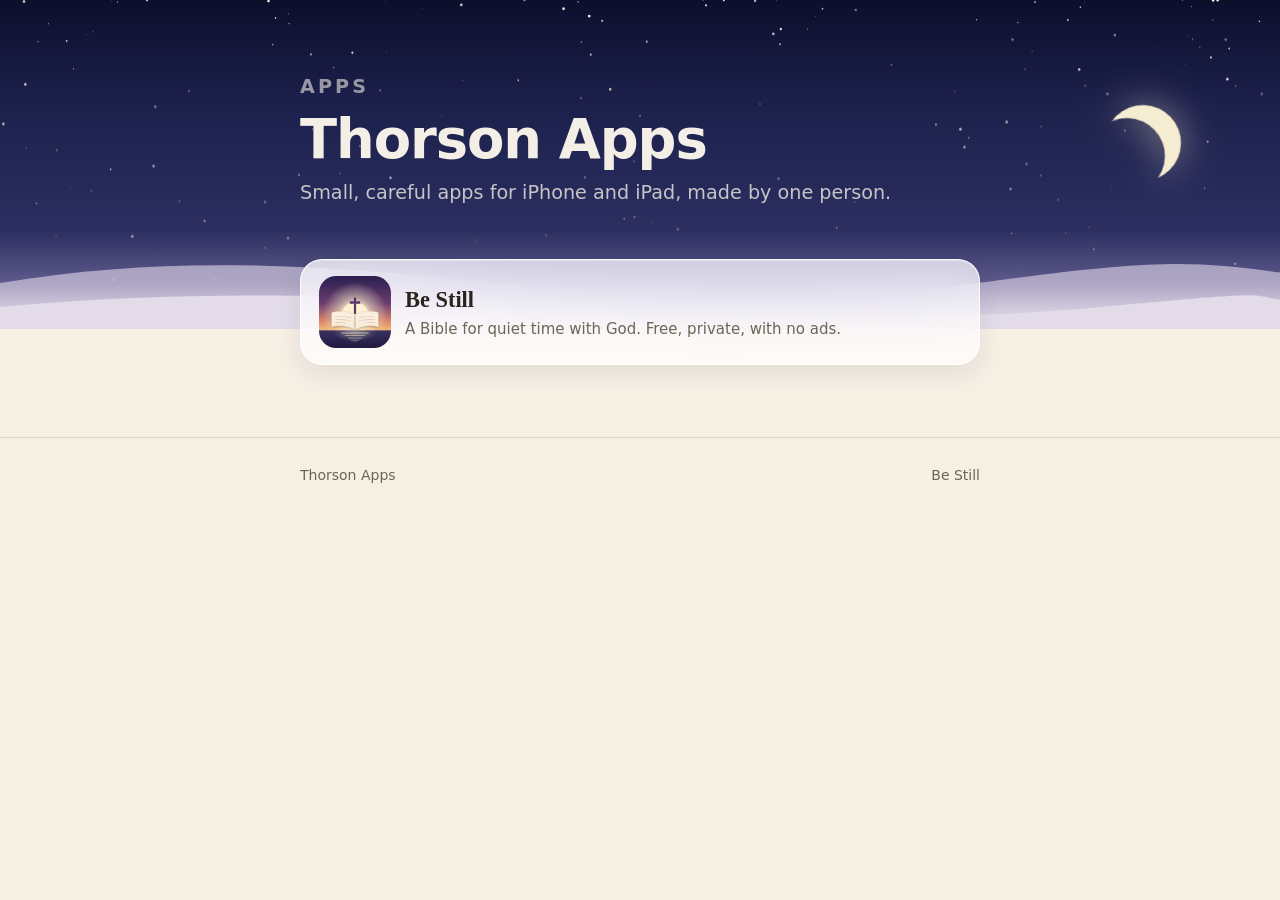
==== index.html @ 0b5c5592 "Unfolding Duo keeps its own image geometry inside the carousel Co-Authored-By: Claude Opus 5.5 <nore" ====
<!doctype html>
<html lang="en">
<head>
<meta charset="utf-8">
<meta name="viewport" content="width=device-width, initial-scale=1, viewport-fit=cover">
<meta name="claude:viewport-fit-sides" content="cover">
<title>Thorson Apps</title>
<meta name="description" content="Small, careful apps for iPhone and iPad, made by one person.">
<meta name="theme-color" content="#0c0f26">
<link rel="icon" href="bestill/img/icon-256.png">
<link rel="stylesheet" href="style.css?v=28">
</head>
<body>
<header class="sky">
  <canvas class="stars" aria-hidden="true"></canvas>
  <div class="moon" aria-hidden="true"></div>
  <div class="wrap narrow">
    <div class="page-hero" style="padding-top:72px">
      <p class="eyebrow">Apps</p>
      <h1>Thorson Apps</h1>
      <p>Small, careful apps for iPhone and iPad, made by one person.</p>
    </div>
  </div>
  <svg class="dunes" viewBox="0 0 1440 160" preserveAspectRatio="none" aria-hidden="true">
    <path class="far" d="M0 96 C 180 60 340 70 520 92 S 900 128 1100 96 S 1340 66 1440 82 V160 H0 Z"/>
    <path class="near" d="M0 128 C 220 104 420 112 640 126 S 1040 150 1240 128 S 1400 112 1440 118 V160 H0 Z"/>
  </svg>
</header>
<main class="wrap narrow">
  <a class="feature glass" href="bestill/" style="margin-top:-70px;position:relative;text-decoration:none;color:inherit;align-items:center">
    <img src="bestill/img/icon-256.png" alt="" width="72" height="72" style="border-radius:17px">
    <span>
      <h3 style="font-family:var(--serif);font-size:1.4rem;margin:0">Be Still</h3>
      <p>A Bible for quiet time with God. Free, private, with no ads.</p>
    </span>
  </a>
</main>
<footer class="site" style="margin-top:72px">
  <div class="wrap narrow">
    <span>Thorson Apps</span>
    <span><a href="bestill/">Be Still</a></span>
  </div>
</footer>
<script src="site.js?v=28"></script>
</body>
</html>
---- style.css ----
/* Be Still: the app's own world on the web. A night sky with stars, a moon and
   warm dunes at the horizon; Liquid Glass cards on parchment by day and on dusk
   blue at night; New York serif for Scripture and headings, as in the app. */
:root {
  /* Sky (always night, like the Library after dark) */
  --sky-top: #0c0f26;
  --sky-mid: #1c1f45;
  --sky-low: #3b3463;
  --glow: #f0c48a;
  --dune-far: #6c5579;
  --dune-near: #2d2445;
  /* Page */
  --bg: #f6efe4;
  --bg-2: #efe5d5;
  --ink: #2a241c;
  --muted: #6e6455;
  --gold: #b9773a;
  --gold-soft: #e7b77a;
  --glass: rgba(255, 252, 246, 0.62);
  --glass-edge: rgba(255, 255, 255, 0.75);
  --glass-shadow: 0 10px 30px rgba(58, 40, 18, 0.10);
  --line: rgba(110, 90, 60, 0.16);
  --display: -apple-system, BlinkMacSystemFont, "SF Pro Display", system-ui, "Segoe UI", Roboto, sans-serif;
  --serif: "New York", ui-serif, "Iowan Old Style", "Palatino Linotype", Georgia, serif;
  --sans: -apple-system, BlinkMacSystemFont, "SF Pro Text", system-ui, "Segoe UI", Roboto, sans-serif;
  --radius: 26px;
  color-scheme: light;
}
@media (prefers-color-scheme: dark) {
  :root {
    --bg: #12142c;
    --bg-2: #181a38;
    --ink: #f1ebe1;
    --muted: #aaa4bd;
    --gold: #e7b77a;
    --gold-soft: #f0c48a;
    --glass: rgba(40, 42, 78, 0.55);
    --glass-edge: rgba(255, 255, 255, 0.12);
    --glass-shadow: 0 10px 30px rgba(0, 0, 0, 0.35);
    --line: rgba(255, 255, 255, 0.10);
    color-scheme: dark;
  }
}

* { box-sizing: border-box; }
html { -webkit-text-size-adjust: 100%; scroll-behavior: smooth; }
@media (prefers-reduced-motion: reduce) { html { scroll-behavior: auto; } }
body { margin: 0; background: var(--bg); color: var(--ink); font: 17px/1.6 var(--sans); }
img { max-width: 100%; display: block; }
a { color: var(--gold); text-underline-offset: 3px; }
a:focus-visible, button:focus-visible, summary:focus-visible { outline: 2px solid var(--gold-soft); outline-offset: 3px; border-radius: 8px; }

.wrap {
  max-width: 1180px; margin: 0 auto;
  padding-left: max(20px, env(safe-area-inset-left, 0px));
  padding-right: max(20px, env(safe-area-inset-right, 0px));
}
.narrow { max-width: 720px; }

/* ---------- The sky ---------- */
.sky {
  margin-bottom: -1px;
  position: relative; overflow: hidden; color: #f4efe6;
  background:
    radial-gradient(120% 60% at 50% 105%, rgba(240, 196, 138, 0.55), transparent 60%),
    linear-gradient(180deg, var(--sky-top) 0%, var(--sky-mid) 45%, var(--sky-low) 80%, #6b4e6a 100%);
  isolation: isolate;
}
.sky canvas.stars { position: absolute; inset: 0; width: 100%; height: 100%; z-index: -1; }
.moon {
  position: absolute; z-index: -1; top: 118px; right: max(9%, 40px);
  width: 76px; height: 76px; border-radius: 50%;
  box-shadow: 18px -10px 0 0 #f6ecd2; transform: rotate(-10deg);
  filter: drop-shadow(0 0 18px rgba(246, 236, 210, 0.55));
}
.dunes { position: absolute; left: 0; right: 0; bottom: -2px; z-index: -1; width: 100%; height: 162px; display: block; }
.dunes .far { fill: var(--dune-far); opacity: 0.55; }
.dunes .near { fill: var(--bg); }

/* Top bar */
.topbar { display: flex; align-items: center; justify-content: space-between; gap: 16px; padding-block: 18px; }
.brand { display: flex; align-items: center; gap: 10px; color: inherit; text-decoration: none; font-weight: 600; letter-spacing: 0.01em; }
.brand img { width: 30px; height: 30px; border-radius: 8px; }
.nav { display: flex; gap: 6px; padding: 5px; border-radius: 999px;
  background: rgba(255, 255, 255, 0.10); border: 1px solid rgba(255, 255, 255, 0.16);
  -webkit-backdrop-filter: blur(18px) saturate(160%); backdrop-filter: blur(18px) saturate(160%); }
.nav a { color: rgba(244, 239, 230, 0.82); text-decoration: none; font-size: 15px; padding: 6px 14px; border-radius: 999px; }
.nav a:hover { color: #fff; }
.nav a[aria-current="page"] { background: rgba(255, 255, 255, 0.16); color: var(--gold-soft); }

/* Hero */
.hero { display: grid; grid-template-columns: 1.1fr 0.9fr; align-items: center; gap: 40px; padding-block: 40px 150px; }
.hero > * { min-width: 0; }
.hero .icon { width: 92px; height: 92px; border-radius: 22px; box-shadow: 0 12px 30px rgba(0, 0, 0, 0.35); margin-bottom: 22px; }
.eyebrow { font-size: 12px; font-weight: 700; letter-spacing: 0.16em; text-transform: uppercase; opacity: 0.75; margin: 0 0 10px; }
.hero h1 { font-family: var(--display); font-weight: 700; letter-spacing: -0.02em; font-size: clamp(2.8rem, 6vw, 4.6rem); line-height: 1.02; letter-spacing: -0.01em; margin: 0; text-wrap: balance; }
.hero .lede { font-family: var(--sans); font-size: clamp(1.2rem, 2vw, 1.45rem); line-height: 1.45; color: rgba(244, 239, 230, 0.82); margin: 16px 0 26px; max-width: 30ch; }
.verse { font-family: var(--serif); font-style: italic; font-size: 1.25rem; line-height: 1.5; margin: 0 0 30px; padding-left: 16px; border-left: 2px solid var(--gold-soft); color: #f7f0e3; }
.verse cite { display: block; margin-top: 6px; font-style: normal; font-family: var(--sans); font-size: 12px; font-weight: 600; letter-spacing: 0.14em; text-transform: uppercase; color: rgba(244, 239, 230, 0.6); }
.cta { display: flex; flex-wrap: wrap; align-items: center; gap: 14px; }
.pill {
  display: inline-flex; align-items: center; gap: 10px; white-space: nowrap;
  padding: 12px 20px; border-radius: 999px; font-weight: 600; font-size: 15px; text-decoration: none;
  color: #fff; background: rgba(255, 255, 255, 0.14); border: 1px solid rgba(255, 255, 255, 0.28);
  -webkit-backdrop-filter: blur(18px) saturate(170%); backdrop-filter: blur(18px) saturate(170%);
  box-shadow: inset 0 1px 0 rgba(255, 255, 255, 0.35), 0 8px 24px rgba(0, 0, 0, 0.25);
}
.pill svg { width: 18px; height: 18px; fill: currentColor; }
.quiet-facts { font-size: 14px; color: rgba(244, 239, 230, 0.7); }

/* Phones */
.phone {
  position: relative; border-radius: 46px; padding: 10px;
  background: linear-gradient(160deg, #3a3550, #15142a);
  box-shadow: 0 30px 60px rgba(0, 0, 0, 0.45), inset 0 0 0 1px rgba(255, 255, 255, 0.10);
}
.phone img { border-radius: 37px; width: 100%; height: auto; aspect-ratio: 1206 / 2622; object-fit: cover; }
.hero .phone { max-width: 320px; margin-inline: auto; transform: rotate(3deg); }

/* ---------- Page sections ---------- */
section.band { padding-block: 72px; }
section.band.alt { background: var(--bg-2); }
.section-head { display: grid; gap: 10px; margin-bottom: 36px; max-width: 640px; }
.section-head h2 { font-family: var(--display); font-weight: 700; letter-spacing: -0.02em; font-size: clamp(1.9rem, 3.6vw, 2.6rem); line-height: 1.12; margin: 0; text-wrap: balance; }
.section-head p { margin: 0; color: var(--muted); font-size: 1.08rem; }
.kicker { font-size: 12px; font-weight: 700; letter-spacing: 0.16em; text-transform: uppercase; color: var(--muted); }

/* Screens */
.screens { display: grid; grid-template-columns: repeat(4, minmax(0, 1fr)); gap: 26px; }
.screens figure { margin: 0; display: grid; gap: 14px; }
.screens .phone { border-radius: 36px; padding: 8px; }
.screens .phone img { border-radius: 29px; }
.screens figcaption { font-size: 15px; color: var(--muted); }
.screens figcaption b { display: block; color: var(--ink); font-size: 1.05rem; font-weight: 600; }

/* Glass cards */
.glass {
  background: var(--glass); border: 1px solid var(--glass-edge); border-radius: var(--radius);
  -webkit-backdrop-filter: blur(22px) saturate(160%); backdrop-filter: blur(22px) saturate(160%);
  box-shadow: var(--glass-shadow), inset 0 1px 0 rgba(255, 255, 255, 0.35);
}
.features { display: grid; grid-template-columns: repeat(4, minmax(0, 1fr)); gap: 16px; }
@media (max-width: 1000px) { .features { grid-template-columns: repeat(2, minmax(0, 1fr)); } }
@media (max-width: 560px) { .features { grid-template-columns: 1fr; } }
.feature { padding: 20px; display: grid; grid-template-columns: 1fr; gap: 12px; align-content: start; min-width: 0; }
@media (max-width: 560px) { .feature { grid-template-columns: auto 1fr; gap: 14px; } }
.feature h3 { margin: 2px 0 4px; font-size: 1.05rem; }
.feature p { margin: 0; color: var(--muted); font-size: 15px; line-height: 1.5; }
.badge { width: 40px; height: 40px; border-radius: 11px; display: grid; place-items: center; color: #fff; box-shadow: inset 0 1px 0 rgba(255, 255, 255, 0.3); }
.badge svg { width: 21px; height: 21px; fill: none; stroke: currentColor; stroke-width: 1.9; stroke-linecap: round; stroke-linejoin: round; }
.b-gold { background: linear-gradient(160deg, #e6a65a, #c4782f); }
.b-orange { background: linear-gradient(160deg, #ffaa4d, #f07a1c); }
.b-indigo { background: linear-gradient(160deg, #8c8cff, #5b5bf0); }
.b-pink { background: linear-gradient(160deg, #ff7a98, #e5456b); }
.b-purple { background: linear-gradient(160deg, #b98bf2, #8a55d8); }
.b-teal { background: linear-gradient(160deg, #4fd0c6, #1f9f9a); }
.b-blue { background: linear-gradient(160deg, #6fb3ff, #3a7fe0); }
.b-sky { background: linear-gradient(160deg, #3d3a73, #1c1f45); }

/* Promise (the night again) */
.promise { border-radius: 34px; padding: 44px 40px; color: #f4efe6; position: relative; overflow: hidden; isolation: isolate;
  background: radial-gradient(90% 70% at 85% 120%, rgba(240, 196, 138, 0.45), transparent 60%), linear-gradient(170deg, var(--sky-top), var(--sky-mid) 60%, var(--sky-low)); }
.promise canvas.stars { position: absolute; inset: 0; width: 100%; height: 100%; z-index: -1; }
.promise h2 { font-family: var(--display); font-weight: 700; letter-spacing: -0.02em; font-size: clamp(1.8rem, 3.4vw, 2.4rem); line-height: 1.15; margin: 0 0 26px; max-width: 18ch; text-wrap: balance; }
.promise ul { list-style: none; margin: 0; padding: 0; display: grid; grid-template-columns: repeat(auto-fit, minmax(220px, 1fr)); gap: 22px; }
.promise li b { display: block; font-size: 1.05rem; margin-bottom: 4px; color: var(--gold-soft); }
.promise li span { color: rgba(244, 239, 230, 0.78); font-size: 15px; }
.promise a { color: var(--gold-soft); }

/* Closing verse */
.closing { text-align: center; padding-block: 80px 40px; }
.closing blockquote { font-family: var(--serif); font-style: italic; font-size: clamp(1.4rem, 3vw, 2rem); line-height: 1.4; margin: 0 auto; max-width: 26ch; text-wrap: balance; }
.closing cite { display: block; margin-top: 12px; font-style: normal; font-size: 12px; font-weight: 600; letter-spacing: 0.16em; text-transform: uppercase; color: var(--muted); }

footer.site { border-top: 1px solid var(--line); padding-block: 26px 40px; color: var(--muted); font-size: 14px; }
footer.site .wrap { display: flex; flex-wrap: wrap; justify-content: space-between; gap: 12px; }
footer.site a { color: var(--muted); text-decoration: none; margin-left: 18px; }
footer.site a:first-child { margin-left: 0; }
footer.site a:hover { color: var(--gold); }

/* ---------- Document pages (privacy, support) ---------- */
.page-hero { padding-block: 24px 120px; }
.page-hero h1 { font-family: var(--display); font-weight: 700; letter-spacing: -0.02em; font-size: clamp(2.4rem, 5vw, 3.4rem); line-height: 1.05; margin: 8px 0 10px; }
.page-hero p { margin: 0; color: rgba(244, 239, 230, 0.78); font-family: var(--sans); font-size: 1.2rem; }
.doc { margin-top: -70px; position: relative; padding: 34px clamp(22px, 5vw, 48px); display: grid; gap: 30px; }
.doc section { display: grid; gap: 10px; }
.doc h2 { font-family: var(--display); font-weight: 700; letter-spacing: -0.02em; font-size: 1.45rem; margin: 0; }
.doc p, .doc ul { margin: 0; }
.doc ul { padding-left: 1.2em; }
.doc li + li { margin-top: 8px; }
.doc .summary { font-size: 1.15rem; line-height: 1.55; }
.email-card { display: flex; flex-wrap: wrap; align-items: center; justify-content: space-between; gap: 14px; padding: 18px 20px; border-radius: 20px; background: rgba(185, 119, 58, 0.10); border: 1px solid rgba(185, 119, 58, 0.25); }
.email-card .email { font-weight: 600; font-size: 1.1rem; user-select: all; overflow-wrap: anywhere; }
.copy { font: inherit; font-size: 14px; font-weight: 600; color: var(--gold); background: transparent; border: 1px solid currentColor; border-radius: 999px; padding: 6px 14px; cursor: pointer; }
details { border-top: 1px solid var(--line); padding-block: 14px; }
details:last-child { border-bottom: 1px solid var(--line); }
summary { cursor: pointer; font-weight: 600; list-style: none; display: flex; justify-content: space-between; gap: 12px; }
summary::-webkit-details-marker { display: none; }
summary::after { content: "+"; color: var(--gold); font-weight: 400; font-size: 1.3rem; line-height: 1; transition: transform .2s; }
details[open] summary::after { transform: rotate(45deg); }
details p { margin-top: 8px; color: var(--muted); }

/* ---------- Small screens ---------- */
@media (max-width: 860px) {
  .hero { grid-template-columns: 1fr; padding-block: 24px 130px; text-align: left; }
  .hero .phone { max-width: 260px; transform: rotate(2deg); }
  .screens { grid-template-columns: none; grid-auto-flow: column; grid-auto-columns: 62%; overflow-x: auto; scroll-snap-type: x mandatory; padding-bottom: 12px; margin-inline: calc(-1 * max(20px, env(safe-area-inset-left, 0px))); padding-inline: max(20px, env(safe-area-inset-left, 0px)); }
  .screens figure { scroll-snap-align: center; }
  .promise { padding: 34px 24px; }
}
@media (max-width: 520px) {
  .moon { width: 56px; height: 56px; top: 74px; box-shadow: 13px -8px 0 0 #f6ecd2; }
  .nav a { padding: 6px 10px; font-size: 14px; }
  .brand span { display: none; }
}

/* ---------- The iPhone Duo ---------- */
.hero-duo { grid-template-columns: minmax(0, 0.78fr) minmax(0, 1.22fr); gap: 48px; padding-block: 30px 130px; max-width: none; }
.hero-duo .hero-copy { max-width: 440px; }
.hero-duo .lede { max-width: 30ch; }
.duo-stage { position: relative; width: 100%; margin-right: -4%; padding-bottom: 4%; }
.duo {
  position: relative; border-radius: 34px; padding: 12px;
  background: linear-gradient(160deg, #4a4560, #19182c 55%, #2c2943);
  box-shadow: 0 40px 80px rgba(0, 0, 0, 0.5), inset 0 0 0 1px rgba(255, 255, 255, 0.12), inset 0 1px 0 rgba(255, 255, 255, 0.2);
}
.duo img { width: 100%; height: auto; aspect-ratio: 2853 / 2007; object-fit: cover; border-radius: 24px; }
/* The fold: a soft crease down the middle of the inner screen. */
.duo .hinge {
  position: absolute; top: 12px; bottom: 12px; left: 50%; width: 22px; transform: translateX(-50%); pointer-events: none;
  background: linear-gradient(90deg, transparent, rgba(0, 0, 0, 0.10) 40%, rgba(255, 255, 255, 0.18) 50%, rgba(0, 0, 0, 0.10) 60%, transparent);
}
.phone.folded {
  position: absolute; left: -9%; bottom: -10%; width: 23%; border-radius: 30px; padding: 7px;
  transform: rotate(-6deg); background: linear-gradient(160deg, #4a4560, #19182c);
}
.phone.folded img { border-radius: 24px; aspect-ratio: 756 / 1100; }
.duo-band .duo.wide { max-width: 980px; margin-inline: auto; }
.duo-points { list-style: none; padding: 0; margin: 34px auto 0; max-width: 980px; display: grid; grid-template-columns: repeat(3, minmax(0, 1fr)); gap: 24px; }
.duo-points b { display: block; font-size: 1.05rem; font-weight: 600; margin-bottom: 4px; }
.duo-points li { color: var(--muted); font-size: 15px; }
.duo-points li b { color: var(--ink); }
@media (max-width: 960px) {
  .hero-duo { grid-template-columns: 1fr; gap: 40px; }
  .hero-duo .hero-copy { max-width: none; }
  .duo-stage { margin-right: 0; padding-left: 6%; }
  .phone.folded { left: -2%; }
}
@media (max-width: 860px) {
  .duo { border-radius: 22px; padding: 7px; }
  .duo img { border-radius: 16px; }
  .duo .hinge { top: 7px; bottom: 7px; width: 14px; }
  .phone.folded { width: 30%; border-radius: 20px; padding: 5px; bottom: -10%; }
  .phone.folded img { border-radius: 16px; }
  .duo-points { grid-template-columns: 1fr; gap: 16px; }
}

/* ---------- Closer to the app ---------- */
/* The app's ambient sky: night at the top, easing through a lavender mist into
   the page, with pale hills at the horizon, as behind the Library. */
:root { --mist: #e7e1ec; --hill: #cfc6dc; --hill-near: #e3dce8; }
@media (prefers-color-scheme: dark) { :root { --mist: #1c1e40; --hill: #2a2c55; --hill-near: #1d1f42; } }
.sky {
  background:
    radial-gradient(70% 40% at 50% 92%, rgba(255, 255, 255, 0.35), transparent 70%),
    linear-gradient(180deg, #0c0f2c 0%, #1b1f4a 40%, #34366a 64%, #7f7ba8 80%, var(--mist) 92%, var(--bg) 100%);
}
@media (prefers-color-scheme: dark) {
  .sky { background: linear-gradient(180deg, #0a0c24 0%, #151839 40%, #22254f 70%, var(--mist) 88%, var(--bg) 100%); }
}
.dunes .far { fill: var(--hill); opacity: 0.7; }
.dunes .near { fill: var(--hill-near); }
.dunes { height: 120px; }

/* Liquid Glass, as on the app's cards and rows. */
:root { --glass: rgba(255, 255, 255, 0.72); --glass-edge: rgba(255, 255, 255, 0.85); --glass-shadow: 0 8px 26px rgba(40, 36, 80, 0.09); }
@media (prefers-color-scheme: dark) { :root { --glass: rgba(44, 46, 86, 0.55); --glass-edge: rgba(255, 255, 255, 0.10); --glass-shadow: 0 8px 26px rgba(0, 0, 0, 0.35); } }
.glass { border-radius: 22px; }

/* Library-style rows: a colored tile, a title and a quiet line under it. */
.features { grid-template-columns: repeat(2, minmax(0, 1fr)); gap: 14px; }
.feature { grid-template-columns: auto minmax(0, 1fr); gap: 14px; align-items: center; padding: 16px 18px; }
.feature h3 { font-size: 1.06rem; font-weight: 600; margin: 0 0 2px; }
.feature p { font-size: 15px; }
.badge { width: 44px; height: 44px; border-radius: 10px; }
@media (max-width: 1000px) { .features { grid-template-columns: repeat(2, minmax(0, 1fr)); } }
@media (max-width: 640px) { .features { grid-template-columns: 1fr; } .feature { grid-template-columns: auto minmax(0, 1fr); } }

/* The Today card, as it opens the Library. */
.today-card {
  position: relative; overflow: hidden; isolation: isolate; text-align: left;
  margin: 4px 0 28px; padding: 18px 20px 16px; border-radius: 24px; max-width: 440px;
  background: linear-gradient(170deg, #121539, #0d102b);
  border: 1px solid rgba(255, 255, 255, 0.12);
  box-shadow: 0 16px 40px rgba(0, 0, 0, 0.35);
}
.today-card canvas.stars { position: absolute; inset: 0; width: 100%; height: 100%; z-index: -1; }
.today-card .tc-label { font-size: 12px; font-weight: 700; letter-spacing: 0.18em; color: rgba(244, 239, 230, 0.6); }
.today-card .tc-verse { font-family: var(--serif); font-size: 1.32rem; line-height: 1.42; color: #f7f1e6; margin: 10px 0 14px; }
.today-card .tc-foot { display: flex; align-items: center; justify-content: space-between; gap: 12px; }
.today-card .tc-ref { font-weight: 600; font-size: 15px; color: #f4efe6; }
.glass-btn {
  display: inline-flex; align-items: center; padding: 7px 16px; border-radius: 999px; font-size: 15px; color: #f4efe6;
  background: rgba(255, 255, 255, 0.10); border: 1px solid rgba(255, 255, 255, 0.18);
  box-shadow: inset 0 1px 0 rgba(255, 255, 255, 0.18);
}
.hero h1 { font-size: clamp(2.8rem, 5.6vw, 4.2rem); }
.eyebrow { letter-spacing: 0.16em; }

/* The folded Duo leans on the open one's right side, clear of the Today card. */
.phone.folded { left: auto; right: -4%; bottom: -12%; transform: rotate(6deg); }
@media (max-width: 960px) { .phone.folded { left: auto; right: -1%; } .duo-stage { padding-left: 0; padding-right: 6%; } }

/* ---------- See it on each device ---------- */
/* One frame that changes shape: the open Duo, the iPhone, the iPad. */
.phone.folded { display: none; }
.showcase { display: grid; justify-items: center; gap: 22px; width: 100%; }
.device-stage { width: 100%; aspect-ratio: 1.36; display: grid; place-items: center; }
.device {
  --pad: 12px; --r: 34px;
  position: relative; padding: var(--pad); border-radius: var(--r);
  width: 100%; height: 100%;
  background: linear-gradient(160deg, #4a4560, #19182c 55%, #2c2943);
  box-shadow: 0 40px 80px rgba(0, 0, 0, 0.45), inset 0 0 0 1px rgba(255, 255, 255, 0.12), inset 0 1px 0 rgba(255, 255, 255, 0.22);
  transition: width .7s cubic-bezier(.2, .9, .25, 1), height .7s cubic-bezier(.2, .9, .25, 1), border-radius .7s, padding .7s;
}
.device .screen { position: relative; width: 100%; height: 100%; overflow: hidden; border-radius: calc(var(--r) - var(--pad)); transition: border-radius .7s; background: #0c0f2c; }
.device .screen img {
  position: absolute; inset: 0; width: 100%; height: 100%; object-fit: cover; object-position: top center;
  opacity: 0; transform: scale(1.04); transition: opacity .45s ease, transform .7s cubic-bezier(.2, .9, .25, 1);
}
.showcase[data-device="duo"] img[data-for="duo"],
.showcase[data-device="iphone"] img[data-for="iphone"],
.showcase[data-device="ipad"] img[data-for="ipad"] { opacity: 1; transform: none; }
.showcase[data-device="iphone"] .device { --pad: 9px; --r: 44px; }
.showcase[data-device="ipad"] .device { --pad: 14px; --r: 30px; }
.device .hinge { top: var(--pad); bottom: var(--pad); transition: opacity .4s; }
.showcase:not([data-device="duo"]) .device .hinge { opacity: 0; }
.device .island { position: absolute; top: calc(var(--pad) + 9px); left: 50%; width: 30%; max-width: 92px; height: 22px; border-radius: 999px; background: #000; transform: translateX(-50%) scale(.6); opacity: 0; transition: opacity .3s, transform .5s; }
.showcase[data-device="iphone"] .device .island { opacity: 1; transform: translateX(-50%); }

/* The switch: Liquid Glass, with a glass thumb that slides to the device. */
.device-switch {
  position: relative; display: grid; grid-auto-flow: column; grid-auto-columns: 1fr; padding: 5px; border-radius: 999px;
  background: rgba(255, 255, 255, 0.10); border: 1px solid rgba(255, 255, 255, 0.18);
  -webkit-backdrop-filter: blur(20px) saturate(170%); backdrop-filter: blur(20px) saturate(170%);
  box-shadow: inset 0 1px 0 rgba(255, 255, 255, 0.2), 0 10px 30px rgba(0, 0, 0, 0.25);
}
.device-switch .thumb {
  position: absolute; top: 5px; bottom: 5px; left: 5px; width: calc((100% - 10px) / 3); border-radius: 999px;
  background: rgba(255, 255, 255, 0.20); border: 1px solid rgba(255, 255, 255, 0.35);
  box-shadow: inset 0 1px 0 rgba(255, 255, 255, 0.45), 0 4px 14px rgba(0, 0, 0, 0.25);
  transition: transform .5s cubic-bezier(.3, 1.3, .4, 1);
}
.showcase[data-device="iphone"] .device-switch .thumb { transform: translateX(100%); }
.showcase[data-device="ipad"] .device-switch .thumb { transform: translateX(200%); }
.device-switch button {
  position: relative; display: inline-flex; align-items: center; justify-content: center; gap: 8px;
  padding: 9px 18px; border: 0; background: none; border-radius: 999px; cursor: pointer;
  font: 600 15px/1 var(--sans); color: rgba(244, 239, 230, 0.75); white-space: nowrap; transition: color .3s;
}
.device-switch button[aria-checked="true"] { color: #fff; }
.device-switch button:hover { color: #fff; }
.device-switch svg { width: 26px; height: 19px; fill: none; stroke: currentColor; stroke-width: 1.6; }
.device-switch button[aria-checked="true"] svg { stroke: var(--gold-soft); }
.device-caption { margin: 0; min-height: 2.6em; text-align: center; font-size: 15px; color: rgba(244, 239, 230, 0.75); max-width: 40ch; }
@media (max-width: 960px) {
  .device-stage { aspect-ratio: 1.05; max-width: 640px; }
}
@media (max-width: 520px) {
  .device-switch button { padding: 9px 12px; font-size: 14px; gap: 6px; }
  .device-switch svg { width: 20px; }
  .showcase[data-device="iphone"] .device { --pad: 7px; --r: 32px; }
  .device { --pad: 8px; --r: 22px; }
}
@media (prefers-reduced-motion: reduce) {
  .device, .device .screen, .device .screen img, .device-switch .thumb { transition: none; }
}

/* Small screens: the switch fits the width, and the night lasts past it. */
.showcase, .device-stage { min-width: 0; max-width: 100%; }
.device-switch { max-width: 100%; }
@media (max-width: 960px) {
  .sky { background: linear-gradient(180deg, #0c0f2c 0%, #1b1f4a 45%, #34366a 75%, #6e6a9a 90%, var(--mist) 97%, var(--bg) 100%); }
}
@media (max-width: 520px) {
  .device-switch button { padding: 9px 10px; font-size: 13px; gap: 5px; }
  .device-switch svg { width: 18px; height: 16px; }
}

/* Stacked hero (Duo, small iPad, phone): a compact title block so the
   devices sit high on the first screen. */
@media (max-width: 960px) {
  .hero-duo { padding-block: 6px 110px; gap: 26px; }
  .hero-duo .hero-copy { display: grid; grid-template-columns: auto minmax(0, 1fr); column-gap: 16px; align-items: center; justify-items: start; }
  .hero-duo .hero-copy .icon { grid-row: 1 / span 2; width: 66px; height: 66px; border-radius: 15px; margin: 0; }
  .hero-duo .eyebrow { align-self: end; margin: 0 0 2px; font-size: 11px; }
  .hero-duo h1 { align-self: start; font-size: clamp(2.3rem, 7vw, 3rem); }
  .hero-duo .lede, .hero-duo .cta { grid-column: 1 / -1; }
  .hero-duo .lede { margin: 14px 0 18px; max-width: 46ch; font-size: 1.1rem; }
  .hero-duo .today-card { display: none; }
  .moon { top: 84px; width: 54px; height: 54px; box-shadow: 13px -8px 0 0 #f6ecd2; }
}
@media (max-width: 520px) {
  .hero-duo .hero-copy .icon { width: 56px; height: 56px; border-radius: 13px; }
  .hero-duo .lede { font-size: 1.02rem; }
  .pill { padding: 11px 16px; font-size: 14px; }
}

/* No shape-change animation until the frame has its first size. */
.showcase:not(.ready) .device, .showcase:not(.ready) .device .screen { transition: none; }
@media (max-width: 960px) { .device-stage { aspect-ratio: 1.25; } }
@media (max-width: 520px) { .device-stage { aspect-ratio: 1; } }

@media (max-width: 520px) { .hero-duo .eyebrow { display: none; } .hero-duo .hero-copy .icon { grid-row: 1; } .hero-duo h1 { align-self: center; } }

/* ---------- One gallery: the device switch picks the frame, the tabs pick the screen ---------- */
.device .screen img.shot {
  position: absolute; inset: 0; width: 100%; height: 100%; object-fit: cover; object-position: top center;
  opacity: 1; transform: none; transition: opacity .3s ease, transform .5s cubic-bezier(.2, .9, .25, 1);
}
.device .screen img.shot.swap { opacity: 0; transform: scale(.985); }
.device { touch-action: pan-y; cursor: grab; }
.screen-tabs { display: flex; flex-wrap: wrap; justify-content: center; gap: 4px 6px; margin-top: -6px; }
.screen-tabs button {
  font: 600 14px/1 var(--sans); color: rgba(244, 239, 230, 0.62); background: none; border: 0; cursor: pointer;
  padding: 8px 12px; border-radius: 999px; transition: color .25s, background .25s;
}
.screen-tabs button:hover { color: #fff; }
.screen-tabs button[aria-selected="true"] { color: var(--gold-soft); background: rgba(255, 255, 255, 0.10); box-shadow: inset 0 0 0 1px rgba(255, 255, 255, 0.14); }
.device-caption { margin-top: -6px; }
@media (max-width: 520px) { .screen-tabs button { padding: 7px 9px; font-size: 13px; } }
@media (prefers-reduced-motion: reduce) { .device .screen img.shot { transition: none; } }

/* The gallery's tabs and caption stay on night sky, where they read clearly. */
@media (min-width: 961px) {
  .sky { background: radial-gradient(70% 40% at 50% 96%, rgba(255, 255, 255, 0.3), transparent 70%),
    linear-gradient(180deg, #0c0f2c 0%, #1b1f4a 42%, #34366a 70%, #6e6a9a 86%, var(--mist) 95%, var(--bg) 100%); }
}

@media (max-width: 520px) { .screen-tabs { flex-wrap: nowrap; gap: 0; } .screen-tabs button { padding: 7px 7px; font-size: 12.5px; white-space: nowrap; } }

/* ---------- Gallery: a row of real screens for the chosen device ---------- */
.hero-gallery { grid-template-columns: 1fr; padding-block: 18px 30px; }
.hero-gallery .hero-copy { display: grid; grid-template-columns: auto minmax(0, 1fr); column-gap: 22px; align-items: center; max-width: 760px; }
.hero-gallery .hero-copy .icon { grid-row: 1 / span 2; width: 84px; height: 84px; border-radius: 19px; margin: 0; }
.hero-gallery .eyebrow { align-self: end; margin: 0 0 2px; }
.hero-gallery h1 { align-self: start; }
.hero-gallery .lede, .hero-gallery .cta { grid-column: 1 / -1; }
.hero-gallery .lede { margin: 16px 0 20px; max-width: 46ch; }

.gallery { position: relative; padding-bottom: 140px; }
.gallery-head { display: flex; align-items: center; justify-content: space-between; gap: 16px; margin-bottom: 26px; }
.gallery .device-switch { width: min(100%, 460px); }
.gallery[data-device="iphone"] .device-switch .thumb { transform: translateX(100%); }
.gallery[data-device="ipad"] .device-switch .thumb { transform: translateX(200%); }
.strip-nav { display: flex; gap: 10px; }
.round {
  width: 46px; height: 46px; border-radius: 50%; display: grid; place-items: center; cursor: pointer; color: #fff;
  background: rgba(255, 255, 255, 0.10); border: 1px solid rgba(255, 255, 255, 0.2);
  -webkit-backdrop-filter: blur(18px); backdrop-filter: blur(18px); box-shadow: inset 0 1px 0 rgba(255, 255, 255, 0.25);
  transition: background .2s, opacity .2s;
}
.round:hover { background: rgba(255, 255, 255, 0.18); }
.round[disabled] { opacity: .35; cursor: default; }
.round svg { width: 20px; height: 20px; fill: none; stroke: currentColor; stroke-width: 2.2; stroke-linecap: round; stroke-linejoin: round; }

.strip {
  display: flex; gap: 28px; overflow-x: auto; scroll-snap-type: x mandatory; scroll-behavior: smooth;
  padding: 6px max(20px, calc((100vw - 1180px) / 2 + 20px)) 18px; scroll-padding-inline: max(20px, calc((100vw - 1180px) / 2 + 20px));
  scrollbar-width: none; overscroll-behavior-x: contain;
}
.strip::-webkit-scrollbar { display: none; }
.strip[hidden] { display: none; }
.strip:not([hidden]) { animation: rise .55s cubic-bezier(.2, .9, .25, 1); }
@keyframes rise { from { opacity: 0; transform: translateY(14px); } to { opacity: 1; transform: none; } }
.strip figure { flex: none; margin: 0; display: grid; gap: 16px; scroll-snap-align: start; }
.strip .frame {
  position: relative; padding: 9px; border-radius: 40px;
  background: linear-gradient(160deg, #4a4560, #19182c 55%, #2c2943);
  box-shadow: 0 26px 50px rgba(0, 0, 0, 0.4), inset 0 0 0 1px rgba(255, 255, 255, 0.12), inset 0 1px 0 rgba(255, 255, 255, 0.2);
}
.strip .frame img { display: block; width: auto; max-width: none; border-radius: 31px; background: #0c0f2c; }
.strip[data-for="duo"] .frame { border-radius: 30px; padding: 10px; }
.strip[data-for="duo"] .frame img { height: clamp(210px, 33vw, 440px); border-radius: 20px; }
.strip[data-for="iphone"] .frame img { height: clamp(400px, 44vw, 560px); }
.strip[data-for="ipad"] .frame { border-radius: 30px; padding: 12px; }
.strip[data-for="ipad"] .frame img { height: clamp(340px, 40vw, 520px); border-radius: 18px; }
.strip .hinge { position: absolute; top: 10px; bottom: 10px; left: 50%; width: 18px; transform: translateX(-50%);
  background: linear-gradient(90deg, transparent, rgba(0,0,0,.1) 40%, rgba(255,255,255,.18) 50%, rgba(0,0,0,.1) 60%, transparent); }
.strip .island { position: absolute; top: 19px; left: 50%; transform: translateX(-50%); width: 30%; height: 4.2%; max-height: 24px; border-radius: 999px; background: #000; }
.strip figcaption { max-width: 34ch; font-size: 15px; color: rgba(244, 239, 230, 0.72); }
.strip figcaption b { display: block; color: #fff; font-size: 1.05rem; margin-bottom: 2px; }

@media (max-width: 720px) {
  .gallery-head { flex-direction: column; align-items: stretch; }
  .strip-nav { display: none; }
  .strip { gap: 18px; }
  .strip[data-for="duo"] figure { width: calc(100vw - 56px); }
  .strip[data-for="duo"] .frame img { width: 100%; height: auto; }
  .strip[data-for="iphone"] .frame img { height: 420px; }
  .strip[data-for="ipad"] .frame img { height: 380px; }
  .hero-gallery .hero-copy .icon { width: 64px; height: 64px; border-radius: 15px; }
}
@media (max-width: 520px) { .hero-gallery .eyebrow { display: none; } .hero-gallery .hero-copy .icon { grid-row: 1; } .hero-gallery h1 { align-self: center; } }
@media (prefers-reduced-motion: reduce) { .strip { scroll-behavior: auto; } .strip:not([hidden]) { animation: none; } }
/* The night lasts behind the gallery; the mist comes below it. */
.sky { background: linear-gradient(180deg, #0c0f2c 0%, #1b1f4a 30%, #2c2f60 70%, #5e5a8c 86%, var(--mist) 95%, var(--bg) 100%) !important; }

/* Each caption wraps to its frame, so the frame hugs the screen. */
.strip figure { width: min-content; }
.strip .frame { width: max-content; }
@media (max-width: 720px) { .strip[data-for="duo"] figure { width: calc(100vw - 56px); } .strip[data-for="duo"] .frame { width: auto; } }

/* Page dots: where you are in the row, as on an iPhone. */
.strip-dots { display: flex; justify-content: center; gap: 8px; margin-top: 4px; }
.strip-dots span { width: 7px; height: 7px; border-radius: 999px; background: rgba(255, 255, 255, 0.3); transition: width .3s, background .3s; }
.strip-dots span.on { width: 22px; background: var(--gold-soft); }

/* ---------- Layout pass: centered, sized to fit one screen ---------- */
.hero-gallery { padding-block: 10px 34px; }
.hero-gallery .hero-copy { margin-inline: auto; justify-items: center; text-align: center; grid-template-columns: 1fr; max-width: 720px; }
.hero-gallery .hero-copy .icon { grid-row: auto; width: 76px; height: 76px; border-radius: 18px; margin-bottom: 14px; }
.hero-gallery .eyebrow, .hero-gallery h1 { align-self: auto; grid-column: 1; }
.hero-gallery .eyebrow { margin: 0 0 6px; display: block; }
.hero-gallery .lede { margin: 14px auto 22px; }
.hero-gallery .cta { justify-content: center; }

.gallery-head { justify-content: center; margin-bottom: 22px; }
.strip-area { position: relative; }
/* The row fades out at its ends, so the next screen reads as "more". */
.strip { -webkit-mask-image: linear-gradient(90deg, transparent, #000 6%, #000 94%, transparent); mask-image: linear-gradient(90deg, transparent, #000 6%, #000 94%, transparent); }
.strip figure { scroll-snap-align: center; }
.strip[data-for="duo"] .frame img { height: clamp(220px, 27vw, 400px); }
.strip[data-for="iphone"] .frame img { height: clamp(380px, 36vw, 500px); }
.strip[data-for="ipad"] .frame img { height: clamp(340px, 32vw, 460px); }
.strip figcaption { text-align: center; justify-self: center; }

/* Arrows sit on the row's sides, level with the screens. */
.strip-nav { position: absolute; inset: 0 0 56px 0; display: flex; align-items: center; justify-content: space-between; padding-inline: max(16px, calc((100vw - 1260px) / 2)); pointer-events: none; z-index: 2; }
.strip-nav .round { pointer-events: auto; width: 52px; height: 52px; }
.gallery { padding-bottom: 150px; }
.strip-dots { margin-top: 2px; }

@media (max-width: 720px) {
  .hero-gallery .hero-copy .icon { width: 60px; height: 60px; border-radius: 14px; }
  .hero-gallery .eyebrow { display: none; }
  .strip { -webkit-mask-image: none; mask-image: none; }
  .strip[data-for="duo"] .frame img { width: 100%; height: auto; }
  .strip[data-for="iphone"] .frame img { height: 430px; }
  .strip[data-for="ipad"] .frame img { height: 380px; }
}

/* Desktop: a compact title block so the screens and their captions fit the first screen. */
@media (min-width: 721px) {
  .hero-gallery { padding-block: 0 26px; }
  .hero-gallery .hero-copy { grid-template-columns: auto auto; justify-content: center; column-gap: 18px; text-align: left; justify-items: start; }
  .hero-gallery .hero-copy .icon { grid-row: 1 / span 2; grid-column: 1; width: 72px; height: 72px; margin: 0; }
  .hero-gallery .eyebrow { grid-column: 2; align-self: end; margin: 0; }
  .hero-gallery h1 { grid-column: 2; align-self: start; font-size: clamp(2.6rem, 4.4vw, 3.6rem); }
  .hero-gallery .lede, .hero-gallery .cta { grid-column: 1 / -1; justify-self: center; text-align: center; }
  .hero-gallery .lede { max-width: 62ch; margin: 12px auto 18px; }
  .gallery-head { margin-bottom: 18px; }
  .strip[data-for="duo"] .frame img { height: min(27vw, 44vh, 400px); min-height: 220px; }
  .strip[data-for="iphone"] .frame img { height: min(36vw, 52vh, 500px); min-height: 360px; }
  .strip[data-for="ipad"] .frame img { height: min(32vw, 48vh, 460px); min-height: 320px; }
}
@media (min-width: 721px) {
  .hero-gallery .hero-copy { grid-template-columns: 1fr; justify-items: center; text-align: center; }
  .hero-gallery .hero-copy .icon { display: none; }
  .hero-gallery .eyebrow, .hero-gallery h1 { grid-column: 1; justify-self: center; }
  .strip[data-for="duo"] .frame img { height: min(27vw, 41vh, 400px); }
}

@media (max-width: 720px) { .strip-nav { display: none; } }

/* ---------- The Duo opening (Apple's official bezels, flat 2D only) ----------
   Closed, the Duo sits where the right half of the open phone will be (its
   spine is the hinge). Opening: the cover folds toward the spine, revealing
   the right page beneath; then the left page opens out from the hinge, and the
   phone slides to center. Screen openings are measured from Apple's PNGs. */
.unfold { width: min(100%, 880px); margin: 8px auto 30px; display: grid; justify-items: center; gap: 14px; }
.unfold-stage {
  position: relative; width: 100%; aspect-ratio: 3093 / 2247;
  transform: translateX(-24.6%);
  transition: transform 1.5s cubic-bezier(.45, 0, .2, 1);
  filter: drop-shadow(0 30px 40px rgba(0, 0, 0, 0.45));
}
.unfold-open, .unfold-closed { position: absolute; }
.unfold-open { inset: 0; opacity: 0; clip-path: inset(0 0 0 49.2%); }
.unfold-closed { right: 0; top: 1.18%; width: 50.89%; height: 97.64%; transform-origin: 0% 50%; }
.unfold-bezel { position: absolute; inset: 0; width: 100%; height: 100%; }
.unfold-screen { position: absolute; object-fit: cover; }
.unfold-open .unfold-screen { left: 3.8797%; top: 5.3405%; width: 92.2405%; height: 89.3191%; border-radius: 2.2%; }
.unfold-closed .unfold-screen { left: 5.5909%; top: 3.6463%; width: 88.8183%; height: 92.7074%; }
.unfold.is-open .unfold-stage { transform: none; }
.unfold.is-open .unfold-open {
  opacity: 1; clip-path: inset(0 0 0 0);
  transition: opacity .15s linear, clip-path .85s cubic-bezier(.2, .75, .25, 1) .62s;
}
.unfold.is-open .unfold-closed {
  transform: scaleX(0); filter: brightness(.55);
  transition: transform .68s cubic-bezier(.55, 0, .85, .45), filter .68s;
}
.unfold.no-anim * { transition: none !important; }
.replay {
  display: inline-flex; align-items: center; gap: 7px; padding: 7px 14px; border-radius: 999px; cursor: pointer;
  font: 600 13px/1 var(--sans); color: rgba(244, 239, 230, 0.8);
  background: rgba(255, 255, 255, 0.08); border: 1px solid rgba(255, 255, 255, 0.16);
  opacity: 0; transition: opacity .4s 1.6s;
}
.unfold.is-open .replay { opacity: 1; }
.replay svg { width: 15px; height: 15px; fill: none; stroke: currentColor; stroke-width: 2; stroke-linecap: round; stroke-linejoin: round; }
@media (prefers-reduced-motion: reduce) { .unfold * { transition: none !important; } }

/* The Duo screens in the carousel sit in Apple's own open-Duo frame. */
.strip .frame.bezel { position: relative; padding: 0; background: none; box-shadow: none; border-radius: 0; filter: drop-shadow(0 22px 30px rgba(0, 0, 0, 0.4)); }
.strip .frame.bezel .bezel-frame { position: relative; display: block; width: auto; max-width: none; border-radius: 0; background: none; z-index: 1; }
.strip .frame.bezel .bezel-screen { position: absolute; left: 3.8797%; top: 5.3405%; width: 92.2405%; height: 89.3191%; object-fit: cover; border-radius: 2.2%; }
.strip[data-for="duo"] .frame.bezel .bezel-frame { height: min(30vw, 46vh, 440px); min-height: 240px; }
@media (max-width: 720px) {
  .strip[data-for="duo"] .frame.bezel { width: 100%; }
  .strip[data-for="duo"] .frame.bezel .bezel-frame { width: 100%; height: auto; min-height: 0; }
  .unfold { margin-bottom: 22px; }
}

/* Apple frame boxes hug the bezel image exactly, so the screen percentages line up. */
.strip[data-for="duo"] .frame.bezel { padding: 0 !important; border-radius: 0 !important; line-height: 0; }

/* Cards in a row keep their own height: extra space never stretches a frame. */
.strip { align-items: flex-start; }
.strip figure { align-content: start; }
.strip .frame { align-self: start; }

/* ---------- One showcase: the Duo unfolds, then becomes the carousel ---------- */
.strip figure.unfold { width: min-content; margin: 0; gap: 16px; }
.strip .frame.unfold-stage {
  padding: 0; background: none; box-shadow: none; border-radius: 0;
  height: min(30vw, 46vh, 440px); min-height: 240px; width: auto; aspect-ratio: 3093 / 2247;
}
.strip.folded figure:not(.unfold), .strip.folded figure.unfold figcaption { opacity: 0; pointer-events: none; }
.strip figure { transition: opacity .6s ease; }
.strip figure.unfold figcaption { transition: opacity .6s ease .2s; }
@media (max-width: 720px) {
  .strip[data-for="duo"] figure.unfold { width: calc(100vw - 56px); }
  .strip .frame.unfold-stage { width: 100%; height: auto; min-height: 0; }
}

/* The unfolding Duo's images keep their own geometry inside the carousel. */
.strip[data-for="duo"] .frame.unfold-stage img.unfold-bezel {
  position: absolute; inset: 0; width: 100%; height: 100%; max-width: none; min-height: 0;
  background: none; border-radius: 0; display: block;
}
.strip[data-for="duo"] .frame.unfold-stage img.unfold-screen { position: absolute; max-width: none; min-height: 0; background: none; display: block; object-fit: cover; }
.strip[data-for="duo"] .frame.unfold-stage .unfold-open img.unfold-screen { left: 3.8797%; top: 5.3405%; width: 92.2405%; height: 89.3191%; border-radius: 2.2%; }
.strip[data-for="duo"] .frame.unfold-stage .unfold-closed img.unfold-screen { left: 5.5909%; top: 3.6463%; width: 88.8183%; height: 92.7074%; border-radius: 0; }
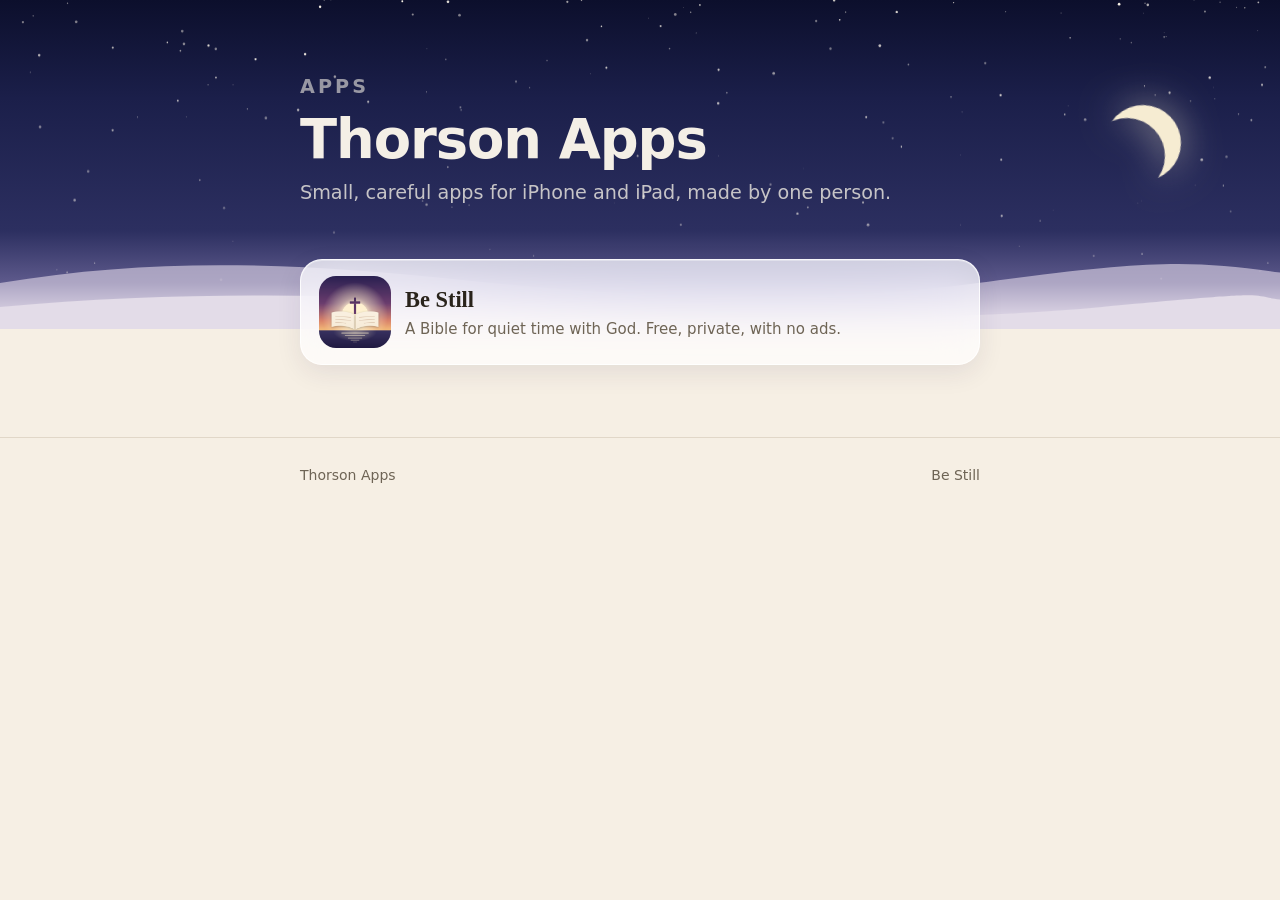
==== commit 3f441f29: "Fold and Unfold buttons under the Duo; folding plays the opening in reverse Co-Authored-By: Claude O" ====
--- a/index.html
+++ b/index.html
@@ -8,7 +8,7 @@
 <meta name="description" content="Small, careful apps for iPhone and iPad, made by one person.">
 <meta name="theme-color" content="#0c0f26">
 <link rel="icon" href="bestill/img/icon-256.png">
-<link rel="stylesheet" href="style.css?v=28">
+<link rel="stylesheet" href="style.css?v=29">
 </head>
 <body>
 <header class="sky">
@@ -41,6 +41,6 @@
     <span><a href="bestill/">Be Still</a></span>
   </div>
 </footer>
-<script src="site.js?v=28"></script>
+<script src="site.js?v=29"></script>
 </body>
 </html>
--- a/style.css
+++ b/style.css
@@ -654,3 +654,20 @@
 .strip[data-for="duo"] .frame.unfold-stage img.unfold-screen { position: absolute; max-width: none; min-height: 0; background: none; display: block; object-fit: cover; }
 .strip[data-for="duo"] .frame.unfold-stage .unfold-open img.unfold-screen { left: 3.8797%; top: 5.3405%; width: 92.2405%; height: 89.3191%; border-radius: 2.2%; }
 .strip[data-for="duo"] .frame.unfold-stage .unfold-closed img.unfold-screen { left: 5.5909%; top: 3.6463%; width: 88.8183%; height: 92.7074%; border-radius: 0; }
+
+/* Folding back runs the opening in reverse: the left page closes into the
+   hinge, then the cover comes back over it as the phone slides home. */
+.unfold-stage { transition: transform 1.4s cubic-bezier(.45, 0, .2, 1); }
+.unfold-open { transition: clip-path .7s cubic-bezier(.6, 0, .8, .4), opacity .15s linear .78s; }
+.unfold-closed { transition: transform .62s cubic-bezier(.15, .55, .3, 1) .68s, filter .62s .68s; }
+
+/* Fold / Unfold: a small glass pair under the Duo. */
+.fold-controls { display: flex; justify-content: center; gap: 4px; width: max-content; margin: 2px auto 14px; padding: 4px; border-radius: 999px;
+  background: rgba(255, 255, 255, 0.08); border: 1px solid rgba(255, 255, 255, 0.16);
+  -webkit-backdrop-filter: blur(16px); backdrop-filter: blur(16px); }
+.gallery:not([data-device="duo"]) .fold-controls { display: none; }
+.fold-controls button { display: inline-flex; align-items: center; gap: 7px; padding: 8px 16px; border: 0; border-radius: 999px; cursor: pointer;
+  font: 600 14px/1 var(--sans); color: rgba(244, 239, 230, 0.75); background: none; transition: background .25s, color .25s; }
+.fold-controls button:hover { color: #fff; }
+.fold-controls button[aria-pressed="true"] { color: var(--gold-soft); background: rgba(255, 255, 255, 0.14); box-shadow: inset 0 0 0 1px rgba(255, 255, 255, 0.2); }
+.fold-controls svg { width: 22px; height: 16px; fill: none; stroke: currentColor; stroke-width: 1.6; }
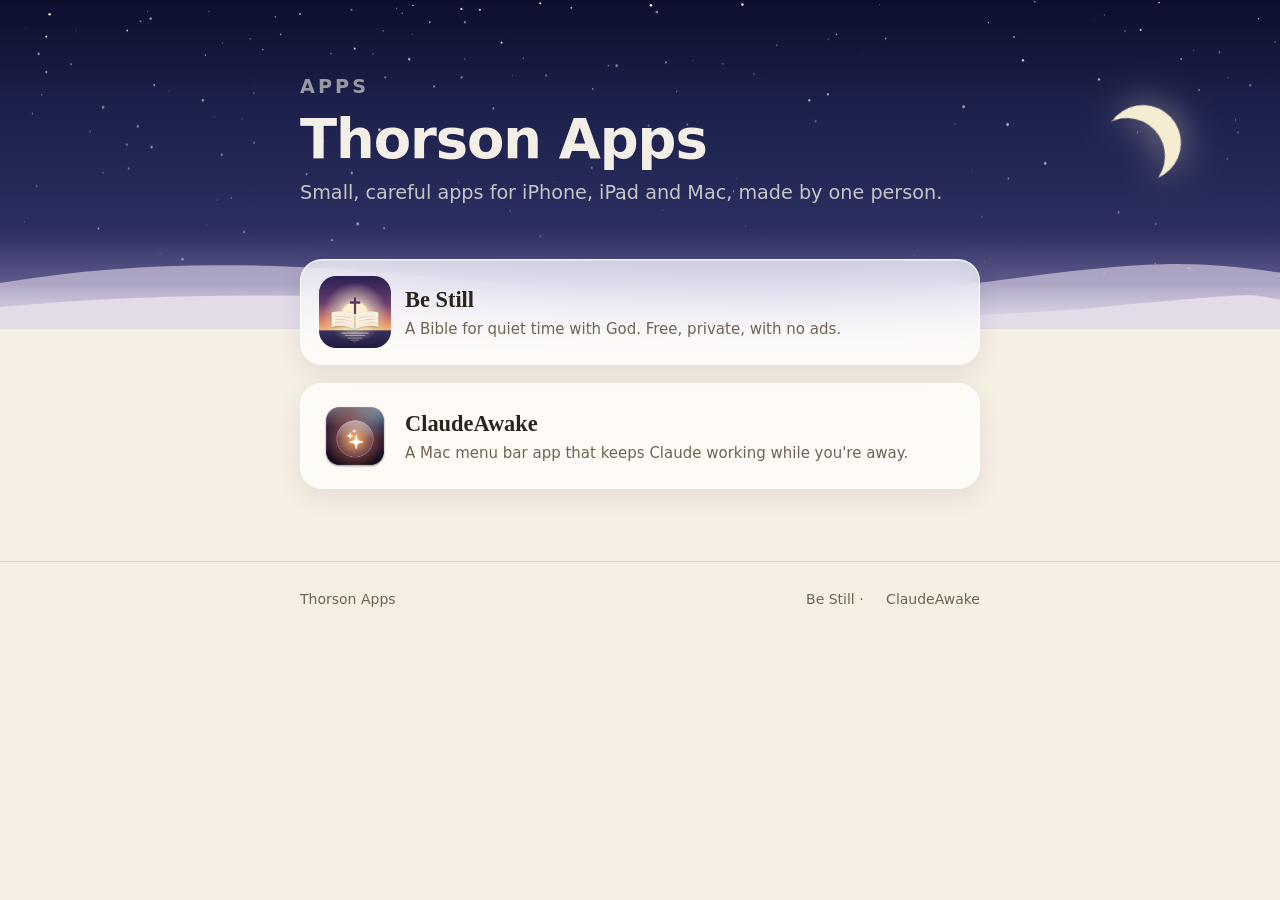
==== commit 7e29e57b: "Add ClaudeAwake product page and homepage card Co-Authored-By: Claude Opus 5.5 <noreply@anthropic.co" ====
--- a/index.html
+++ b/index.html
@@ -5,7 +5,7 @@
 <meta name="viewport" content="width=device-width, initial-scale=1, viewport-fit=cover">
 <meta name="claude:viewport-fit-sides" content="cover">
 <title>Thorson Apps</title>
-<meta name="description" content="Small, careful apps for iPhone and iPad, made by one person.">
+<meta name="description" content="Small, careful apps for iPhone, iPad and Mac, made by one person.">
 <meta name="theme-color" content="#0c0f26">
 <link rel="icon" href="bestill/img/icon-256.png">
 <link rel="stylesheet" href="style.css?v=29">
@@ -18,7 +18,7 @@
     <div class="page-hero" style="padding-top:72px">
       <p class="eyebrow">Apps</p>
       <h1>Thorson Apps</h1>
-      <p>Small, careful apps for iPhone and iPad, made by one person.</p>
+      <p>Small, careful apps for iPhone, iPad and Mac, made by one person.</p>
     </div>
   </div>
   <svg class="dunes" viewBox="0 0 1440 160" preserveAspectRatio="none" aria-hidden="true">
@@ -34,11 +34,18 @@
       <p>A Bible for quiet time with God. Free, private, with no ads.</p>
     </span>
   </a>
+  <a class="feature glass" href="claudeawake/" style="margin-top:18px;position:relative;text-decoration:none;color:inherit;align-items:center">
+    <img src="claudeawake/img/icon-256.png" alt="" width="72" height="72">
+    <span>
+      <h3 style="font-family:var(--serif);font-size:1.4rem;margin:0">ClaudeAwake</h3>
+      <p>A Mac menu bar app that keeps Claude working while you're away.</p>
+    </span>
+  </a>
 </main>
 <footer class="site" style="margin-top:72px">
   <div class="wrap narrow">
     <span>Thorson Apps</span>
-    <span><a href="bestill/">Be Still</a></span>
+    <span><a href="bestill/">Be Still</a> · <a href="claudeawake/">ClaudeAwake</a></span>
   </div>
 </footer>
 <script src="site.js?v=29"></script>
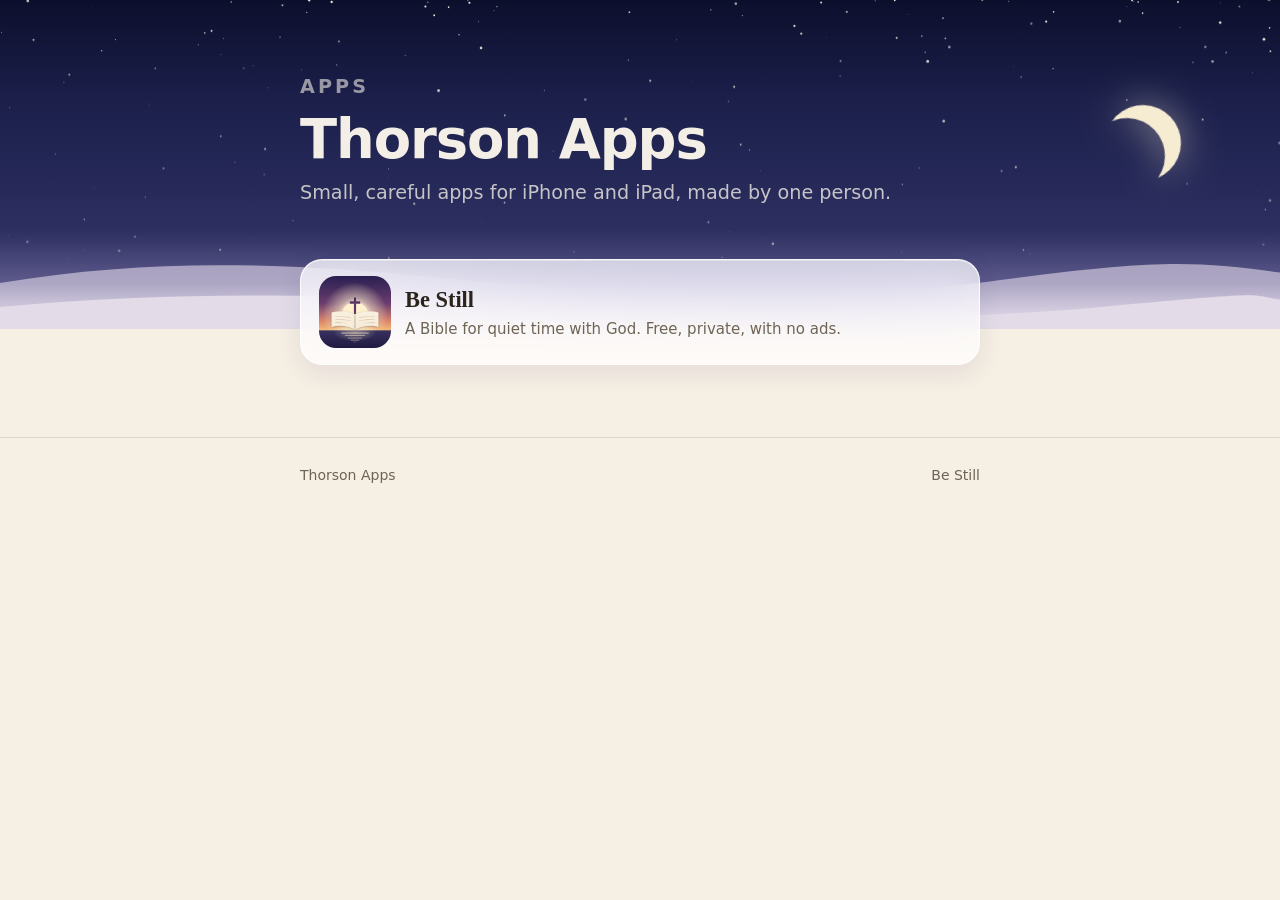
==== commit 174f1153: "Remove ClaudeAwake from Thorson Apps Co-Authored-By: Claude Opus 5.5 <noreply@anthropic.com>" ====
--- a/index.html
+++ b/index.html
@@ -5,7 +5,7 @@
 <meta name="viewport" content="width=device-width, initial-scale=1, viewport-fit=cover">
 <meta name="claude:viewport-fit-sides" content="cover">
 <title>Thorson Apps</title>
-<meta name="description" content="Small, careful apps for iPhone, iPad and Mac, made by one person.">
+<meta name="description" content="Small, careful apps for iPhone and iPad, made by one person.">
 <meta name="theme-color" content="#0c0f26">
 <link rel="icon" href="bestill/img/icon-256.png">
 <link rel="stylesheet" href="style.css?v=29">
@@ -18,7 +18,7 @@
     <div class="page-hero" style="padding-top:72px">
       <p class="eyebrow">Apps</p>
       <h1>Thorson Apps</h1>
-      <p>Small, careful apps for iPhone, iPad and Mac, made by one person.</p>
+      <p>Small, careful apps for iPhone and iPad, made by one person.</p>
     </div>
   </div>
   <svg class="dunes" viewBox="0 0 1440 160" preserveAspectRatio="none" aria-hidden="true">
@@ -34,18 +34,11 @@
       <p>A Bible for quiet time with God. Free, private, with no ads.</p>
     </span>
   </a>
-  <a class="feature glass" href="claudeawake/" style="margin-top:18px;position:relative;text-decoration:none;color:inherit;align-items:center">
-    <img src="claudeawake/img/icon-256.png" alt="" width="72" height="72">
-    <span>
-      <h3 style="font-family:var(--serif);font-size:1.4rem;margin:0">ClaudeAwake</h3>
-      <p>A Mac menu bar app that keeps Claude working while you're away.</p>
-    </span>
-  </a>
 </main>
 <footer class="site" style="margin-top:72px">
   <div class="wrap narrow">
     <span>Thorson Apps</span>
-    <span><a href="bestill/">Be Still</a> · <a href="claudeawake/">ClaudeAwake</a></span>
+    <span><a href="bestill/">Be Still</a></span>
   </div>
 </footer>
 <script src="site.js?v=29"></script>
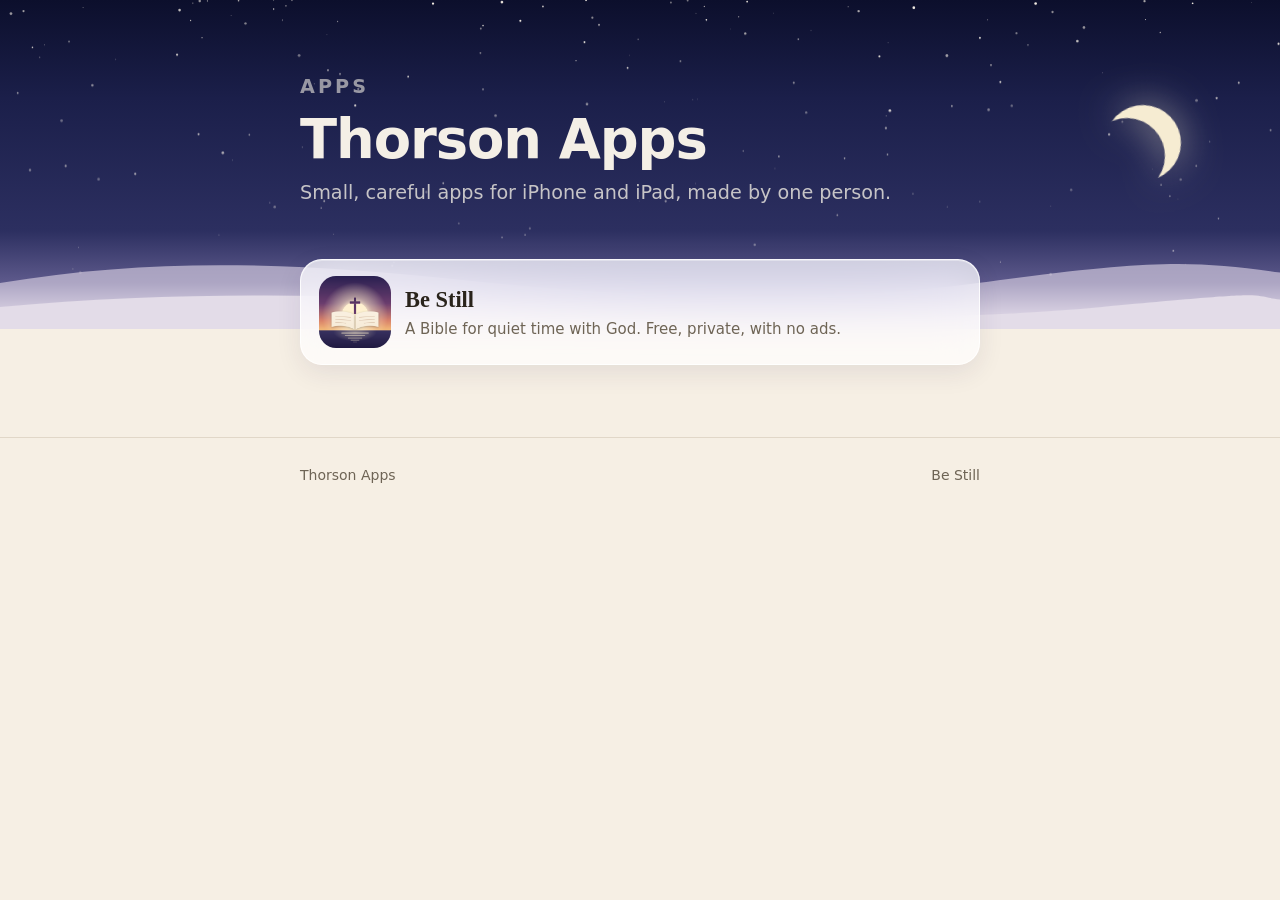
==== commit 080ec7ef: "Folded Duo shows every screen on its outer display, not just the cover Swiping the carousel while fo" ====
--- a/index.html
+++ b/index.html
@@ -8,7 +8,7 @@
 <meta name="description" content="Small, careful apps for iPhone and iPad, made by one person.">
 <meta name="theme-color" content="#0c0f26">
 <link rel="icon" href="bestill/img/icon-256.png">
-<link rel="stylesheet" href="style.css?v=29">
+<link rel="stylesheet" href="style.css?v=30">
 </head>
 <body>
 <header class="sky">
@@ -41,6 +41,6 @@
     <span><a href="bestill/">Be Still</a></span>
   </div>
 </footer>
-<script src="site.js?v=29"></script>
+<script src="site.js?v=30"></script>
 </body>
 </html>
--- a/style.css
+++ b/style.css
@@ -638,9 +638,6 @@
   padding: 0; background: none; box-shadow: none; border-radius: 0;
   height: min(30vw, 46vh, 440px); min-height: 240px; width: auto; aspect-ratio: 3093 / 2247;
 }
-.strip.folded figure:not(.unfold), .strip.folded figure.unfold figcaption { opacity: 0; pointer-events: none; }
-.strip figure { transition: opacity .6s ease; }
-.strip figure.unfold figcaption { transition: opacity .6s ease .2s; }
 @media (max-width: 720px) {
   .strip[data-for="duo"] figure.unfold { width: calc(100vw - 56px); }
   .strip .frame.unfold-stage { width: 100%; height: auto; min-height: 0; }
@@ -671,3 +668,26 @@
 .fold-controls button:hover { color: #fff; }
 .fold-controls button[aria-pressed="true"] { color: var(--gold-soft); background: rgba(255, 255, 255, 0.14); box-shadow: inset 0 0 0 1px rgba(255, 255, 255, 0.2); }
 .fold-controls svg { width: 22px; height: 16px; fill: none; stroke: currentColor; stroke-width: 1.6; }
+
+/* Folded, every screen in the row shows on the Duo's outer screen: the closed
+   phone stands centered in its open frame's place, so the row never jumps. */
+.folded-duo {
+  position: absolute; top: 1.18%; left: 50%; height: 97.64%; aspect-ratio: 861 / 1200;
+  transform: translateX(-50%); opacity: 0; z-index: 2; pointer-events: none;
+  transition: opacity .6s ease;
+}
+.strip[data-for="duo"] .frame.bezel .folded-duo img {
+  position: absolute; display: block; max-width: none; min-height: 0; background: none;
+}
+.strip[data-for="duo"] .frame.bezel .folded-duo .folded-bezel { inset: 0; width: 100%; height: 100%; border-radius: 0; }
+.strip[data-for="duo"] .frame.bezel .folded-duo .folded-screen { left: 5.5909%; top: 3.6463%; width: 88.8183%; height: 92.7074%; object-fit: cover; border-radius: 0; }
+.strip .frame.bezel .bezel-screen, .strip .frame.bezel .bezel-frame { transition: opacity .6s ease; }
+.strip.folded .frame.bezel .bezel-screen, .strip.folded .frame.bezel .bezel-frame { opacity: 0; }
+.strip.folded .folded-duo { opacity: 1; }
+.strip.folded .frame.bezel { filter: none; }
+.strip.folded .folded-duo { filter: drop-shadow(0 22px 30px rgba(0, 0, 0, 0.4)); }
+/* Captions follow the fold. */
+.strip figcaption:has(.cap-folded) { display: grid; }
+.strip figcaption > span { grid-area: 1 / 1; transition: opacity .6s ease .2s; }
+.strip .cap-folded, .strip.folded .cap-open { opacity: 0; }
+.strip.folded .cap-folded { opacity: 1; }
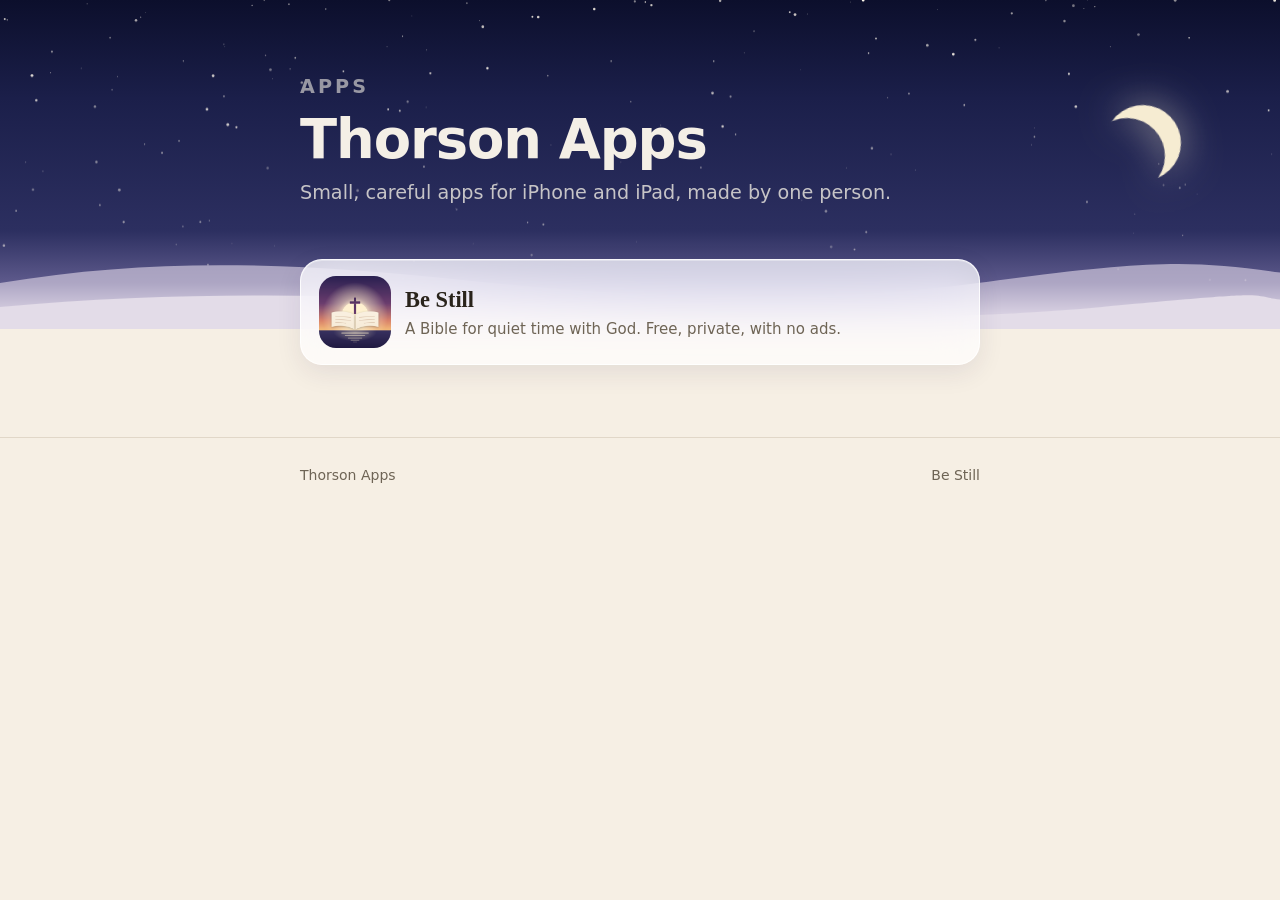
==== commit 85d7c23c: "Center the Be Still home page; app icon at the top, none in the corner Co-Authored-By: Claude Opus 5" ====
--- a/index.html
+++ b/index.html
@@ -8,7 +8,7 @@
 <meta name="description" content="Small, careful apps for iPhone and iPad, made by one person.">
 <meta name="theme-color" content="#0c0f26">
 <link rel="icon" href="bestill/img/icon-256.png">
-<link rel="stylesheet" href="style.css?v=30">
+<link rel="stylesheet" href="style.css?v=31">
 </head>
 <body>
 <header class="sky">
@@ -41,6 +41,6 @@
     <span><a href="bestill/">Be Still</a></span>
   </div>
 </footer>
-<script src="site.js?v=30"></script>
+<script src="site.js?v=31"></script>
 </body>
 </html>
--- a/style.css
+++ b/style.css
@@ -691,3 +691,14 @@
 .strip figcaption > span { grid-area: 1 / 1; transition: opacity .6s ease .2s; }
 .strip .cap-folded, .strip.folded .cap-open { opacity: 0; }
 .strip.folded .cap-folded { opacity: 1; }
+
+/* Be Still home: everything on one centered axis, the app icon at the top
+   (no small icon in the corner), the whole block lifted toward the top. */
+.topbar-center { justify-content: center; padding-block: 12px 0; }
+.hero-gallery { padding-top: 0; }
+.hero-gallery .hero-copy { grid-template-columns: 1fr !important; justify-items: center !important; text-align: center !important; }
+.hero-gallery .hero-copy .icon { display: block !important; grid-row: auto !important; grid-column: 1 !important; width: 64px; height: 64px; border-radius: 15px; margin: 10px 0 10px !important; }
+.hero-gallery .eyebrow, .hero-gallery h1, .hero-gallery .lede, .hero-gallery .cta { grid-column: 1 !important; justify-self: center !important; align-self: auto !important; }
+.hero-gallery .cta { justify-content: center; }
+.gallery-head { justify-content: center !important; align-items: center !important; }
+@media (max-width: 720px) { .gallery .device-switch { margin-inline: auto; } .hero-gallery .hero-copy .icon { margin-top: 6px !important; } }
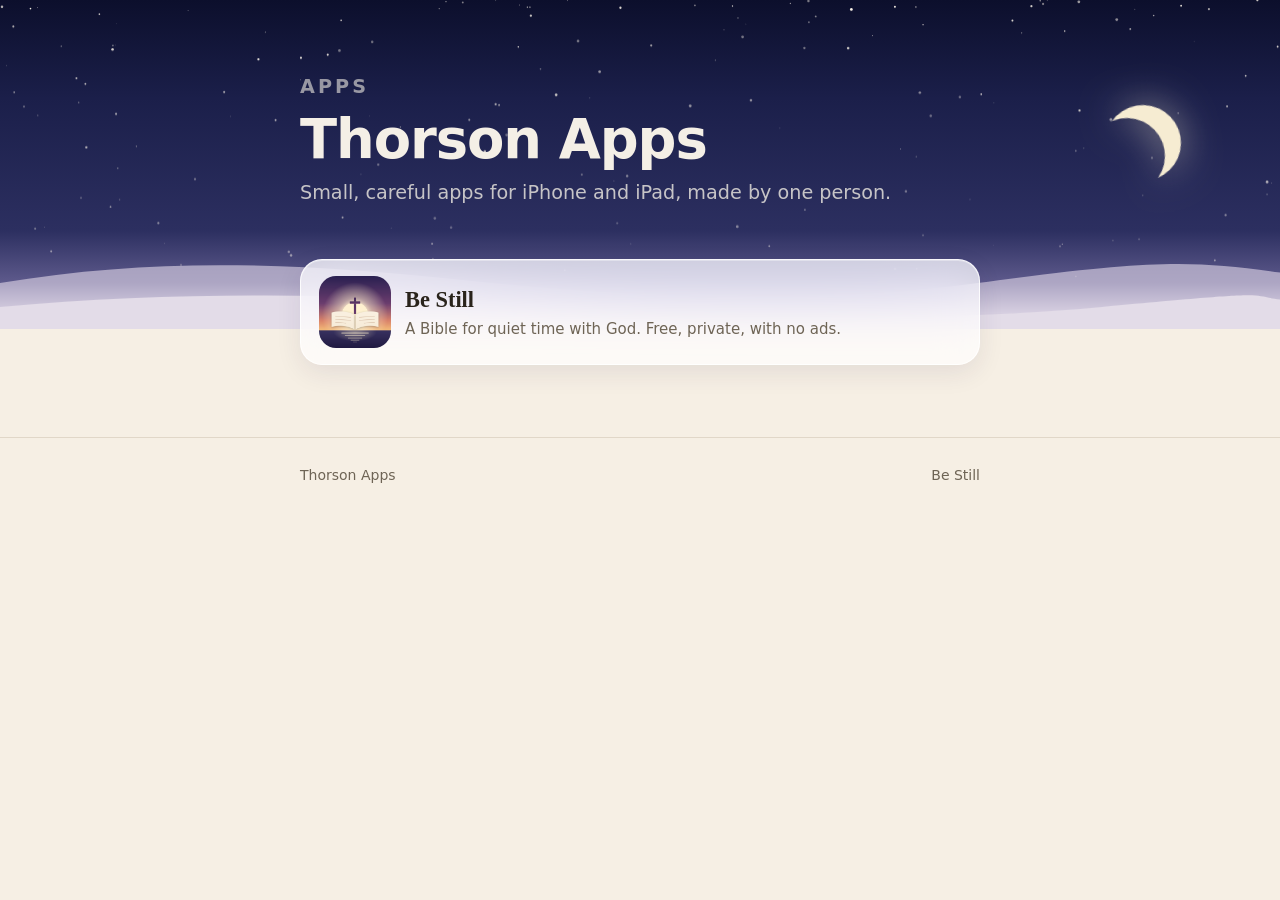
==== commit 1943e754: "Clip folded Duo screens to the outer display's D shape Co-Authored-By: Claude Opus 5.5 <noreply@anth" ====
--- a/index.html
+++ b/index.html
@@ -8,7 +8,7 @@
 <meta name="description" content="Small, careful apps for iPhone and iPad, made by one person.">
 <meta name="theme-color" content="#0c0f26">
 <link rel="icon" href="bestill/img/icon-256.png">
-<link rel="stylesheet" href="style.css?v=31">
+<link rel="stylesheet" href="style.css?v=32">
 </head>
 <body>
 <header class="sky">
--- a/style.css
+++ b/style.css
@@ -702,3 +702,12 @@
 .hero-gallery .cta { justify-content: center; }
 .gallery-head { justify-content: center !important; align-items: center !important; }
 @media (max-width: 720px) { .gallery .device-switch { margin-inline: auto; } .hero-gallery .hero-copy .icon { margin-top: 6px !important; } }
+
+/* The closed Duo's outer screen is D-shaped: tight corners at the spine,
+   wide ones on the open edge (measured from Apple's bezel: about 15 and
+   100 px on a 764 x 1112 opening). Square screens poked out past them. */
+.strip[data-for="duo"] .frame.bezel .folded-duo .folded-screen,
+.strip[data-for="duo"] .frame.unfold-stage .unfold-closed img.unfold-screen,
+.unfold-closed .unfold-screen {
+  border-radius: 2% 13.4% 13.4% 2% / 1.4% 9.2% 9.2% 1.4%;
+}
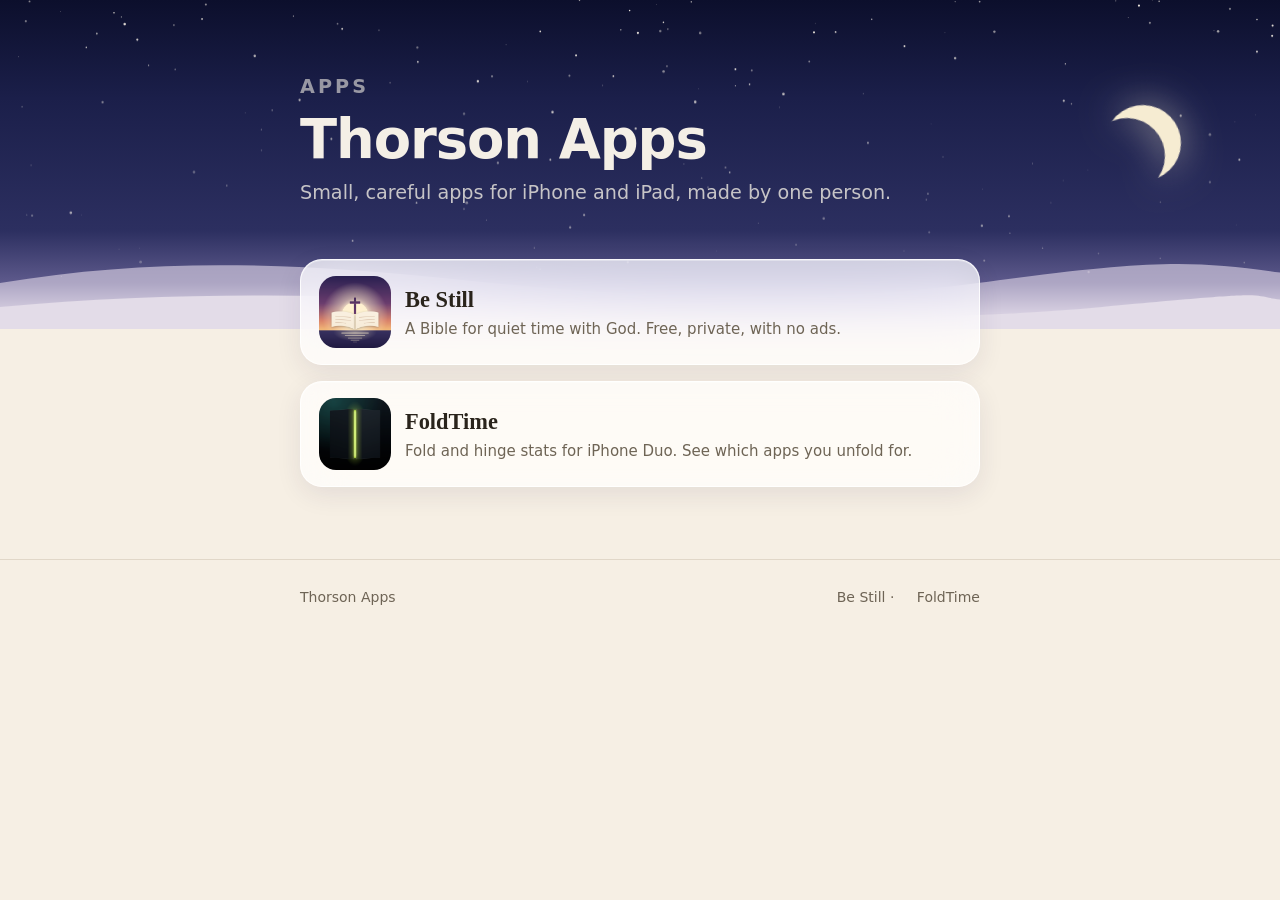
==== commit 4f5fcee9: "Add FoldTime: home, privacy and support pages" ====
--- a/index.html
+++ b/index.html
@@ -34,11 +34,18 @@
       <p>A Bible for quiet time with God. Free, private, with no ads.</p>
     </span>
   </a>
+  <a class="feature glass" href="foldtime/" style="margin-top:16px;position:relative;text-decoration:none;color:inherit;align-items:center">
+    <img src="foldtime/img/icon-256.png" alt="" width="72" height="72" style="border-radius:17px">
+    <span>
+      <h3 style="font-family:var(--serif);font-size:1.4rem;margin:0">FoldTime</h3>
+      <p>Fold and hinge stats for iPhone Duo. See which apps you unfold for.</p>
+    </span>
+  </a>
 </main>
 <footer class="site" style="margin-top:72px">
   <div class="wrap narrow">
     <span>Thorson Apps</span>
-    <span><a href="bestill/">Be Still</a></span>
+    <span><a href="bestill/">Be Still</a> · <a href="foldtime/">FoldTime</a></span>
   </div>
 </footer>
 <script src="site.js?v=31"></script>
